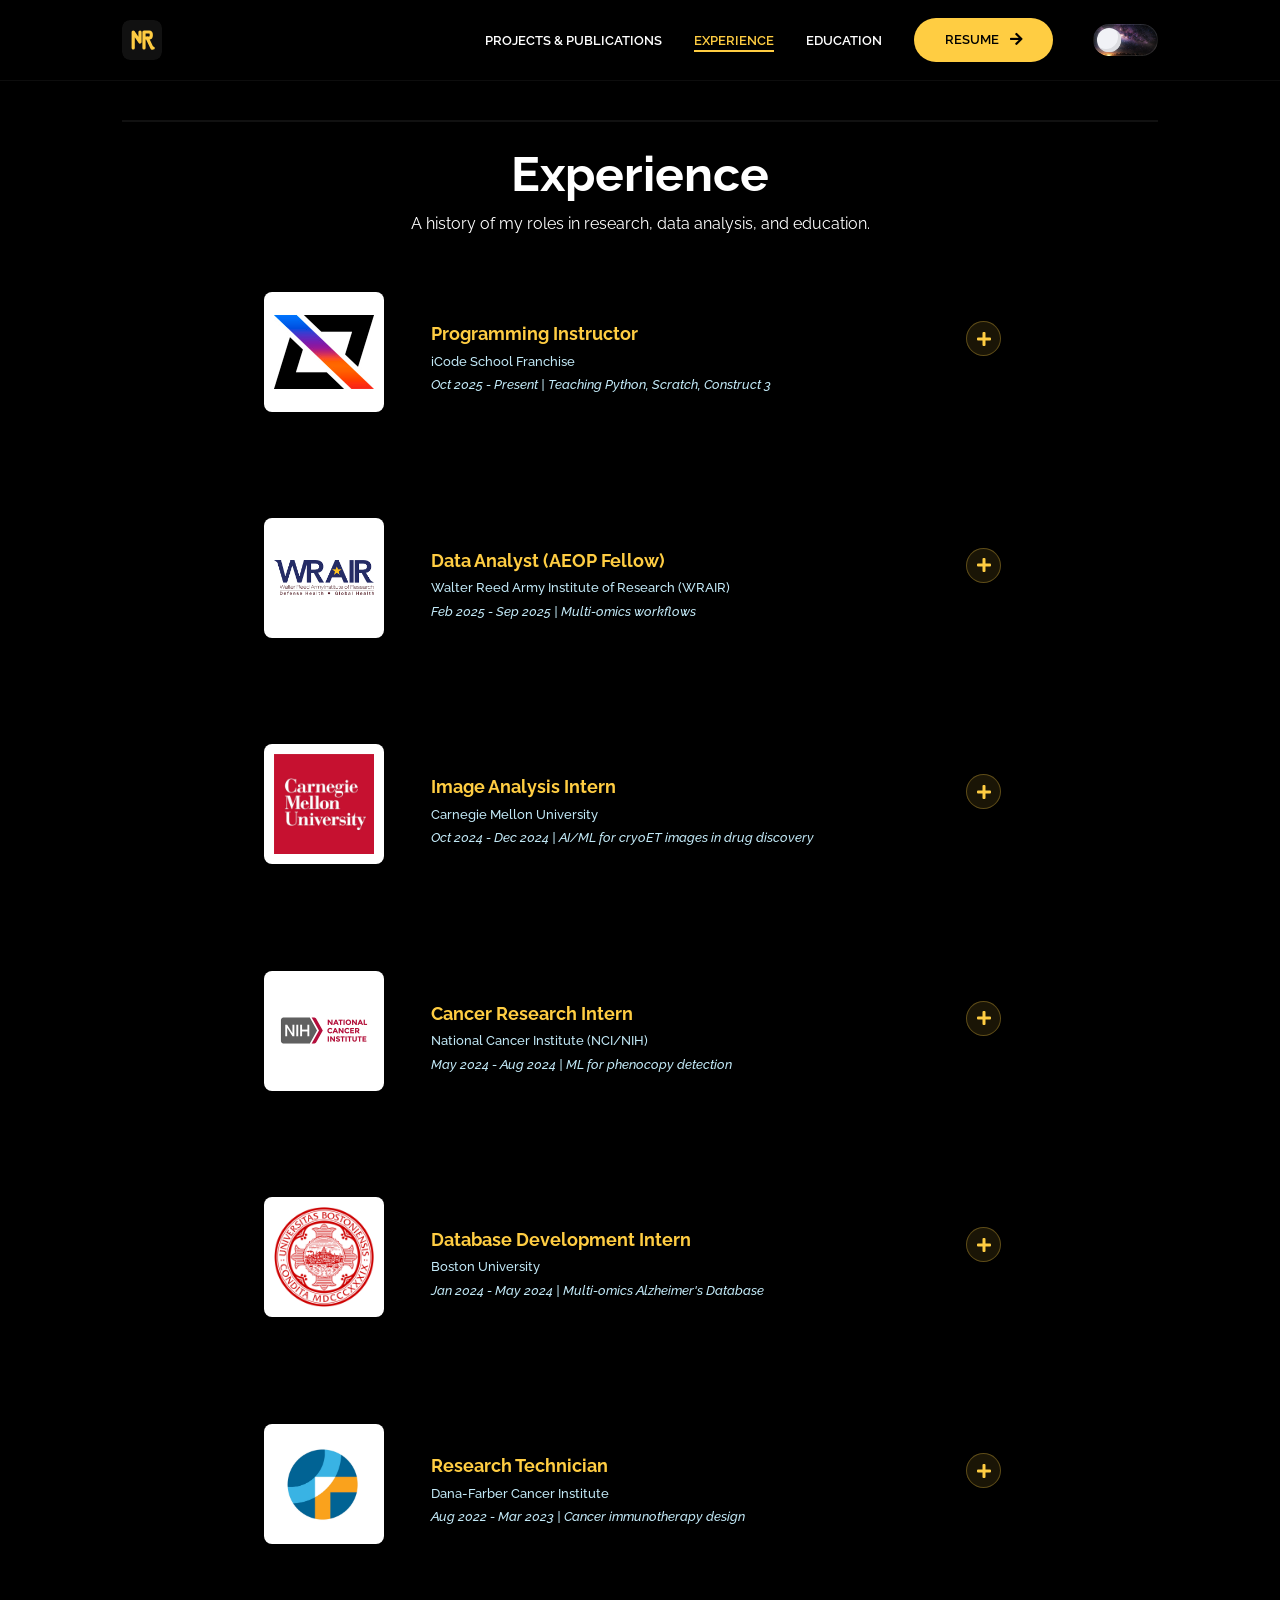
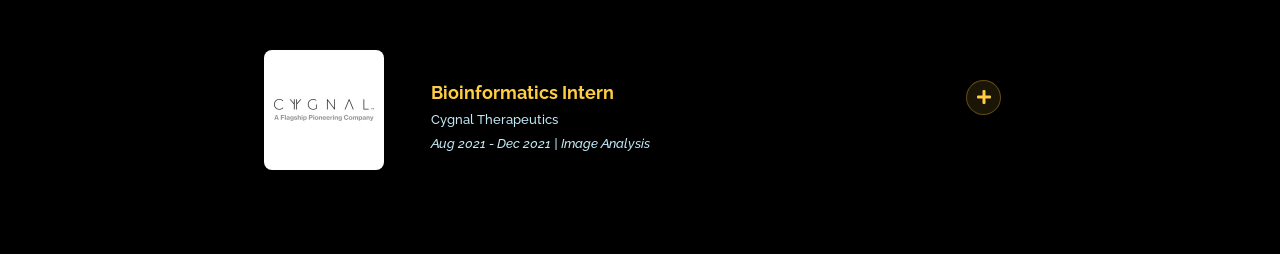
==== experience.html @ e9502561 "Move site files to root for GitHub Pages" ====
<!DOCTYPE html>
<html lang="en">

<head>
  <meta charset="UTF-8" />
  <meta http-equiv="X-UA-Compatible" content="IE=edge" />
  <meta name="viewport" content="width=device-width, initial-scale=1.0" />
  <title>Experience | Neha Rao - Bioinformatics Portfolio</title>
  <meta name="description"
    content="Professional experience of Neha Rao in bioinformatics, research, and data analysis." />
  <link rel="icon" type="image/svg+xml" href="assets/nr-logo.svg" />
  <link rel="stylesheet" href="https://use.fontawesome.com/releases/v5.15.4/css/all.css"
    integrity="sha384-DyZ88mC6Up2uqS4h/KRgHuoeGwBcD4Ng9SiP4dIRy0EXTlnuz47vAwmeGwVChigm" crossorigin="anonymous" />
  <link rel="stylesheet" href="css/style.css" />
  <link rel="stylesheet" href="css/utilities.css" />
</head>

<body>
  <!-- Navbar -->
  <nav class="navbar">
    <div class="container">
      <!-- Logo -->
      <h1 id="logo">
        <a href="index.html"><img src="./assets/nr-logo.svg" alt="Neha Rao Logo"
            style="height: 40px; width: 40px; border-radius: 8px;" /></a>
      </h1>
      <!-- Navbar links -->
      <ul class="nav-menu">
        <li><a class="nav-link" href="projects.html">PROJECTS & PUBLICATIONS</a></li>
        <li><a class="nav-link active-page" href="experience.html">EXPERIENCE</a></li>
        <li><a class="nav-link" href="education.html">EDUCATION</a></li>

        <li>
          <a class="nav-link btn btn-primary" href="assets/Neha_Rao_CV.pdf" target="_blank">RESUME <i
              class="fas fa-arrow-right"></i></a>
        </li>
        <!-- Toggle switch -->
        <div class="theme-switch">
          <input type="checkbox" id="switch" />
          <label class="toggle-icons" for="switch">
            <div class="scenery">
              <span class="stars"></span>
              <span class="clouds"></span>
            </div>
            <span class="slider-scenery"></span>
          </label>
        </div>
      </ul>
      <div class="hamburger">
        <span class="bar"></span>
        <span class="bar"></span>
        <span class="bar"></span>
      </div>
    </div>
  </nav>

  <!-- Experience Section -->
  <section id="experience" class="project-container container" style="margin-top: 6rem;">
    <div class="division"></div>
    <div class="content-text">
      <h2>Experience</h2>
      <p>A history of my roles in research, data analysis, and education.</p>
    </div>

    <article class="project">
      <!-- Experience 1 -->
      <div class="card exp-card">
        <div class="project-info">
          <img class="exp-logo" src="assets/experience/iCode-logo.jpg" alt="iCode School logo" />
          <div class="project-bio">
            <div style="display: flex; justify-content: space-between; align-items: flex-start; width: 100%;">
              <div>
                <h3>Programming Instructor</h3>
                <p>iCode School Franchise</p>
                <p>Oct 2025 - Present | Teaching Python, Scratch, Construct 3</p>
              </div>
              <button class="expand-btn" onclick="toggleDetails(this)" aria-label="Expand details">
                <i class="fas fa-plus"></i>
              </button>
            </div>

            <div class="experience-details">

              <h4 style="margin-top: 1rem;">Key Contributions:</h4>
              <ul>
                <li>Design engaging lesson plans, coding challenges, and project-based assessments</li>
                <li>Mentor students in building interactive web apps and games (HTML/CSS/JS, PHP/MySQL, Roblox Lua,
                  Scratch)</li>
                <li>Teach debugging, logical thinking, and structured problem-solving</li>
                <li>Lead capstone-style builds and seasonal STEAM camps</li>
                <li>Translate complex technical concepts into age-appropriate, hands-on learning experiences</li>
                <li>Guide students from block-based programming to text-based coding, building confidence, creativity,
                  and computational literacy.</li>

              </ul>

            </div>
          </div>
        </div>
      </div>

      <!-- Experience 2 -->
      <div class="card exp-card">
        <div class="project-info">
          <img class="exp-logo" src="assets/experience/WalterReed-logo.png" alt="Walter Reed logo" />
          <div class="project-bio">
            <div style="display: flex; justify-content: space-between; align-items: flex-start; width: 100%;">
              <div>
                <h3>Data Analyst (AEOP Fellow)</h3>
                <p>Walter Reed Army Institute of Research (WRAIR)</p>
                <p>Feb 2025 - Sep 2025 | Multi-omics workflows</p>
              </div>
              <button class="expand-btn" onclick="toggleDetails(this)" aria-label="Expand details">
                <i class="fas fa-plus"></i>
              </button>
            </div>

            <div class="experience-details">
              <h4>Key Contributions:</h4>
              <ul>
                <li>Designed and executed multi-omics analysis pipelines to uncover molecular programs underlying
                  traumatic brain injury (TBI) and recovery.</li>
                <li>Integrated patient blood biomarkers with matched controls to model early predictors of infection and
                  non-union in a clinical healing study.</li>
                <li>Harmonized transcriptomic, metabolomic, lipidomic, and microbiome datasets to characterize systemic
                  responses to gastrointestinal injury.</li>
                <li>Analyzed behavioral neuroscience datasets (barrier test assays using EthoVision) to investigate
                  PTSD-like phenotypes.</li>
              </ul>
            </div>
          </div>
        </div>
      </div>

      <!-- Experience 3 -->
      <div class="card exp-card">
        <div class="project-info">
          <img class="exp-logo" src="assets/experience/Carnegie-logo.jpeg" alt="Carnegie Mellon logo" />
          <div class="project-bio">
            <div style="display: flex; justify-content: space-between; align-items: flex-start; width: 100%;">
              <div>
                <h3>Image Analysis Intern</h3>
                <p>Carnegie Mellon University</p>
                <p>Oct 2024 - Dec 2024 | AI/ML for cryoET images in drug discovery</p>
              </div>
              <button class="expand-btn" onclick="toggleDetails(this)" aria-label="Expand details">
                <i class="fas fa-plus"></i>
              </button>
            </div>

            <div class="experience-details">
              <h4>Key Contributions:</h4>
              <ul>
                <li>Analyzed cryo-electron tomography (cryoET) datasets for drug discovery research using AI/ML models
                  in PyTorch.</li>
                <li>Processed and interpreted structural biology data using cryoEM tools including RELION.</li>
                <li>Contributed to research design and grant proposal preparation, including literature reviews and
                  project planning.</li>
              </ul>
            </div>
          </div>
        </div>
      </div>

      <!-- Experience 4 -->
      <div class="card exp-card">
        <div class="project-info">
          <img class="exp-logo" src="assets/experience/nci-logo.jpg" alt="NCI logo" />
          <div class="project-bio">
            <div style="display: flex; justify-content: space-between; align-items: flex-start; width: 100%;">
              <div>
                <h3>Cancer Research Intern</h3>
                <p>National Cancer Institute (NCI/NIH)</p>
                <p>May 2024 - Aug 2024 | ML for phenocopy detection</p>
              </div>
              <button class="expand-btn" onclick="toggleDetails(this)" aria-label="Expand details">
                <i class="fas fa-plus"></i>
              </button>
            </div>
            <div class="experience-details">
              <h4>Key Contributions:</h4>
              <ul>
                <li>Employed XGBoost to develop a machine-learning model using TCGA and ICGC data to identify
                  transcriptional phenocopies of the KRAS<sup>G12D</sup> mutation, enhancing clinical decision-making
                  for patients without the mutation but exhibiting similar phenotypic traits.</li>
                <li>Assessed the ability of the phenocopy model to identify single cells with KRAS<sup>G12D</sup>
                  mutations in various non-malignant samples using single-cell data.</li>
                <li>Analyzed spatial-transcriptomics data to identify the preferred microenvironments of cells harboring
                  KRAS<sup>G12D</sup> mutations.</li>
                <li>Presented our research at the 2024 NIH Summer Poster Day.</li>
              </ul>
            </div>
          </div>
        </div>
      </div>

      <!-- Experience 5 -->
      <div class="card exp-card">
        <div class="project-info">
          <img class="exp-logo" src="assets/experience/Boston_University-logo.png" alt="Boston University logo" />
          <div class="project-bio">
            <div style="display: flex; justify-content: space-between; align-items: flex-start; width: 100%;">
              <div>
                <h3>Database Development Intern</h3>
                <p>Boston University</p>
                <p>Jan 2024 - May 2024 | Multi-omics Alzheimer's Database</p>
              </div>
              <button class="expand-btn" onclick="toggleDetails(this)" aria-label="Expand details">
                <i class="fas fa-plus"></i>
              </button>
            </div>
            <div class="experience-details">
              <h4>Key Contributions:</h4>
              <ul>
                <li><strong>Database Architecture &amp; Pipelines:</strong> Developed a comprehensive database
                  architecture and pipelines for processing and integrating multi-omics Alzheimer's disease datasets
                  across various cell types and disease states. This included the analysis of bulk/single-cell ATAC-seq,
                  RNA-seq, and ChIP-seq using packages such as Seurat, ArchR, and Scanpy.</li>
                <li><strong>Analysis Framework Development:</strong> Created an advanced analysis framework to construct
                  cell type-specific TF-CRE-gene regulatory networks under various conditions by integrating epigenomic
                  and transcriptional profiles.</li>
                <li><strong>Interactive Visualization Tools:</strong> Established interactive visualizations, including
                  locus-view tracks, global/subnetwork topology overlays with GWAS data, and regulatory activity
                  heatmaps. These tools facilitate the exploratory analysis of network perturbations across different
                  cellular contexts.</li>
                <li><strong>Customizable API Services &amp; UI Dashboards:</strong> Developed customizable API services
                  and user interface dashboards using SQL, JavaScript, CSS, AJAX, RShiny and similar tools for querying
                  and analyzing multidimensional regulatory genomics data layers, reference annotations, cell type
                  networks, and disease modules within the knowledgebase.</li>
              </ul>
            </div>
          </div>
        </div>
      </div>

      <!-- Experience 6 -->
      <div class="card exp-card">
        <div class="project-info">
          <img class="exp-logo" src="assets/experience/dfci-logo.jpg" alt="Dana-Farber logo" />
          <div class="project-bio">
            <div style="display: flex; justify-content: space-between; align-items: flex-start; width: 100%;">
              <div>
                <h3>Research Technician</h3>
                <p>Dana-Farber Cancer Institute</p>
                <p>Aug 2022 - Mar 2023 | Cancer immunotherapy design</p>
              </div>
              <button class="expand-btn" onclick="toggleDetails(this)" aria-label="Expand details">
                <i class="fas fa-plus"></i>
              </button>
            </div>
            <div class="experience-details">
              <h4>Key Contributions:</h4>
              <ul>
                <li><strong>Machine-Learning-Based Cancer Immunotherapy Design:</strong>
                  <ul>
                    <li><u>ML Model Development:</u> Assisted in developing machine learning models to identify
                      the most effective sensors for precise cancer targeting.</li>
                    <li><u>Transcription Factor-Sensor Library:</u> Contributed to building a comprehensive
                      library of transcription factor-sensors.</li>
                  </ul>
                </li>

                <li><strong>Sense &amp; Respond Gene Circuits (SEARGENT):</strong>
                  <ul>
                    <li><u>In Vitro Validation:</u> Validated SEARGENT-boosted CAR-T cells exhibiting enhanced
                      anti-tumor specificity and efficacy in vitro.</li>
                    <li><u>Experimental Design:</u> Designed experiments to evaluate the specificity and
                      therapeutic efficacy of SEARGENTs in vivo and identify the best combinations for future clinical
                      translation.</li>
                  </ul>
                </li>

                <li><strong>Mutation-Detecting Gene Circuit Platform:</strong>
                  <ul>
                    <li><u>Gene Circuit Design:</u> Designed gene circuits to detect DNA mutations in primary
                      ovarian cancer cells using the CRISPR/Cas9 system.</li>
                    <li><u>In Vitro Validation:</u> Validated the therapeutic efficacy of these gene circuits for
                      triggering tumor-specific immunotherapy in vitro.</li>
                  </ul>
                </li>
              </ul>
            </div>
          </div>
        </div>
      </div>

      <!-- Experience 7 -->
      <div class="card exp-card">
        <div class="project-info">
          <img class="exp-logo" src="assets/experience/cygnal-logo.jpg" alt="Cygnal Therapeutics logo" />
          <div class="project-bio">
            <div style="display: flex; justify-content: space-between; align-items: flex-start; width: 100%;">
              <div>
                <h3>Bioinformatics Intern</h3>
                <p>Cygnal Therapeutics</p>
                <p>Aug 2021 - Dec 2021 | Image Analysis</p>
              </div>
              <button class="expand-btn" onclick="toggleDetails(this)" aria-label="Expand details">
                <i class="fas fa-plus"></i>
              </button>
            </div>
            <div class="experience-details">
              <h4>Key Contributions:</h4>
              <ul>
                <li>Developed an immunofluorescence (IF) image analysis pipeline to evaluate target knockdown in neurons and its effect on macrophage polarization (pro-tumor &rarr; anti-tumor phenotypes).</li>
                <li>Guided assay design and IF marker panel selection to ensure compatibility with automated image analysis workflows.</li>
                <li>Applied the pipeline to patient histology datasets across multiple cancers to quantify tumor innervation and identify highly innervated tumor types.</li>
                <li>Analyzed RNA-seq datasets to identify predictive oncogenic biomarkers linked to exo-neuronal signaling pathways in the tumor microenvironment (TME).</li>
                <li>Discovered co-dependencies and potential synthetic lethal target combinations to support therapeutic target discovery.</li>
              </ul>
            </div>
          </div>
        </div>
      </div>
    </article>
  </section>

  <script src="js/script.js"></script>
</body>

</html>
---- css/style.css ----
/* This is the required project styling. Will contain essential CSS styles like:
   * Flex property
   * Grid layout
   * Cards and sections
*/

@import url(https://fonts.googleapis.com/css?family=Raleway:100,200,300,regular,500,600,700,800,900,100italic,200italic,300italic,italic,500italic,600italic,700italic,800italic,900italic);

/* variables */
:root {
  /* Colors */
  --primary-color: #ffcd42;
  --secondary-color: #ffd35c;
  --bg-primary: #000000;
  --text-color: #ffffff;
  --text-color-two: #c2e9f7;
  --bg-secondary: #ffffff;
  --card-background: #111111;
  --bg-secondary-two: #f4f4f4;
  --shadow: 0 2px 10px rgba(95, 95, 95, 0.2);

  /* Font Weight */
  --weight-small: 400;
  --weight-semibold: 600;
  --weight-bold: 800;

  /* Max width */
  --width-small: 600px;
  --width-medium: 1100px;
  --width-large: 1300px;
}

[data-theme="light"] {
  --primary-color: #ffcd42;
  --secondary-color: #ffd35c;
  --bg-primary: #ffffff;
  --text-color: #222222;
  --text-color-two: #ffffff;
  --bg-secondary: #000000;
  --card-background: #f4f4f4;
  --bg-secondary-two: #111111;

  --shadow: 0 10px 40px rgba(0, 0, 0, 0.2);
}

html {
  font-size: 100%;
  scroll-behavior: smooth;
}

/* Reset default styling */
* {
  margin: 0;
  padding: 0;
  box-sizing: border-box;
}

ul {
  list-style: none;
}

a {
  text-decoration: none;
  color: var(--text-color);
}

/* Main styling */
body {
  background: var(--bg-primary);
  color: var(--text-color);
  font-family: "Raleway", sans-serif;
  line-height: 1.5;
}

/* Navbar */
.navbar {
  position: fixed;
  top: 0;
  left: 0;
  right: 0;
  z-index: 20;
  background: transparent;
  backdrop-filter: blur(5px);
  -webkit-backdrop-filter: blur(5px);
  border-bottom: 1px solid rgba(255, 255, 255, 0.05);
}

.navbar .container {
  display: flex;
  align-items: center;
  justify-content: space-between;
  z-index: 20;
  height: 80px;
  width: 100%;
}

.navbar .nav-menu {
  display: flex;
  align-items: center;
  background: transparent;
}

.navbar .nav-link {
  margin: 0 1rem;
  font-size: 0.8rem;
  font-weight: var(--weight-semibold);
}

.navbar .nav-link.active-page {
  color: var(--primary-color);
  border-bottom: 2px solid var(--primary-color);
  padding-bottom: 2px;
}

.navbar #logo img {
  display: block;
  width: 40px;
}

.navbar .btn {
  margin-right: 1.5rem;
}

.fas.fa-arrow-right {
  margin-left: 0.5rem;
  font-size: 0.9rem;
}

/* hamburger */
.hamburger {
  margin-bottom: 0.1rem;
  display: none;
}

.bar {
  display: block;
  width: 23px;
  height: 3px;
  margin: 4px auto;
  transition: all 0.3s ease-in-out;
  border-radius: 30px;
  background-color: var(--bg-secondary);
}

/* Hero section */
#hero {
  display: flex;
  flex-direction: column;
  min-height: 100vh;
  position: relative;
  overflow: hidden;
  background-color: var(--bg-primary);
}

#hero::before {
  content: '';
  position: absolute;
  top: 0;
  left: 0;
  width: 100%;
  height: 100%;
  background: url('../assets/dna-hero-bg.png') center/cover no-repeat;
  opacity: 0.25;
  z-index: 0;
  pointer-events: none;
}

#bio-canvas {
  position: absolute;
  top: 0;
  left: 0;
  width: 100%;
  height: 100%;
  z-index: 1;
  opacity: 0.65;
  pointer-events: none;
  /* Let clicks pass through, JS will track mouse separately */
}

/* Ensure contents are above the canvas */
#hero>.navbar,
#hero>.header-container {
  position: relative;
  z-index: 10;
}

.profile-image {
  width: 150px;
  border-radius: 50%;
  animation: bounce 1s infinite alternate;
}

@keyframes bounce {
  from {
    transform: translateY(0px);
  }

  to {
    transform: translateY(-10px);
  }
}

.division {
  width: 100%;
  height: 2px;
  background-color: var(--card-background);
  margin: 0.5rem 0;
  /* Reduced from 5.5rem to decrease space between sections */
}

/* Projects */
#projects {
  display: flex;
  flex-direction: column;
  margin: 2rem auto 5rem;
}

#projects .btn {
  align-self: center;
  margin: 2rem 0;
}

.project {
  display: grid;
  grid-template-columns: repeat(3, 1fr);
  grid-auto-rows: minmax(320px, auto);
  /* Increased from 250px to fit more text */
  grid-gap: 0.9rem;
}

.card .project-bio p {
  font-size: 0.83rem;
  line-height: 1.3;
  color: var(--text-color-two, #ffffff);
}

.card .project-bio p:nth-of-type(1) {
  margin-bottom: 0.4rem;
}

.card .project-bio p:nth-of-type(2) {
  font-style: italic;
  font-weight: 300;
  opacity: 0.85;
}

.card .project-bio h3 {
  font-size: 1.05rem;
  color: var(--primary-color);
  text-shadow: 1px 1px 3px rgba(0, 0, 0, 0.9);
  margin-bottom: 0.3rem;
}

.project-info {
  display: flex;
  justify-content: space-between;
  opacity: 0;
  position: relative;
  transition: 0.5s ease-in-out;
  height: 100%;
  /* Take full height of the card */
}

.project-bio {
  display: flex;
  flex-direction: column;
  justify-content: flex-end;
  position: relative;
  background: linear-gradient(to top, rgba(0, 0, 0, 0.95) 0%, rgba(0, 0, 0, 0.85) 60%, rgba(0, 0, 0, 0) 100%);
  padding: 15px;
  width: 100%;
  border-radius: 0 0 5px 5px;
}

/* Coursework Styles */
.coursework-container {
  display: grid;
  grid-template-columns: repeat(auto-fit, minmax(350px, 1fr));
  gap: 1.5rem;
  margin-top: 2rem;
  margin-bottom: 5rem;
}

.coursework-card {
  background: linear-gradient(145deg, var(--bg-primary) 0%, rgba(255, 205, 66, 0.05) 100%);
  border: 1px solid rgba(255, 205, 66, 0.2);
  border-left: 3px solid var(--primary-color);
  padding: 1.5rem;
  border-radius: 8px;
  transition: transform 0.3s ease, box-shadow 0.3s ease;
}

.coursework-card:hover {
  transform: translateY(-3px);
  box-shadow: 0 8px 25px rgba(255, 205, 66, 0.15);
}

.coursework-header {
  display: flex;
  align-items: cener;
  margin-bottom: 1rem;
}

.coursework-header h3 {
  color: var(--primary-color);
  font-size: 1.1rem;
  margin-bottom: 0.2rem;
}

.course-id {
  font-size: 0.85rem;
  color: var(--text-color-two);
  opacity: 0.8;
  font-family: monospace;
}

.coursework-card p {
  font-size: 0.9rem;
  color: var(--text-color);
  line-height: 1.6;
  margin-bottom: 1rem;
}

.coursework-skills {
  margin-top: auto;
  border-top: 1px solid rgba(255, 205, 66, 0.1);
  padding-top: 1rem;
}

.coursework-skills h4 {
  font-size: 0.8rem;
  text-transform: uppercase;
  color: var(--text-color-two);
  margin-bottom: 0.5rem;
  letter-spacing: 1px;
}

.coursework-skills p {
  font-size: 0.85rem;
  color: var(--primary-color);
  margin-bottom: 0;
  opacity: 0.9;
}

/* Publications Styles */
.publication-list {
  display: flex;
  flex-direction: column;
  gap: 2rem;
  margin-top: 2rem;
}

.publication-item {
  display: flex;
  align-items: flex-start;
  gap: 1.5rem;
  background: linear-gradient(145deg, rgba(30, 30, 30, 0.6) 0%, rgba(255, 205, 66, 0.05) 100%);
  backdrop-filter: blur(10px);
  -webkit-backdrop-filter: blur(10px);
  border: 1px solid rgba(255, 205, 66, 0.15);
  border-left: 4px solid var(--primary-color);
  padding: 2rem;
  border-radius: 12px;
  box-shadow: 0 10px 30px -15px rgba(0, 0, 0, 0.5);
  transition: all 0.4s cubic-bezier(0.175, 0.885, 0.32, 1.275);
  position: relative;
  overflow: hidden;
}

.publication-item::before {
  content: '';
  position: absolute;
  top: 0;
  left: 0;
  width: 100%;
  height: 100%;
  background: linear-gradient(45deg, transparent, rgba(255, 205, 66, 0.03), transparent);
  transform: translateX(-100%);
  transition: transform 0.6s ease;
}

.publication-item:hover {
  transform: translateY(-5px);
  box-shadow: 0 15px 35px -10px rgba(255, 205, 66, 0.2);
  border-color: rgba(255, 205, 66, 0.4);
}

.publication-item:hover::before {
  transform: translateX(100%);
}

.publication-icon {
  color: var(--primary-color);
  font-size: 2rem;
  margin-top: 0.2rem;
  background: rgba(255, 205, 66, 0.1);
  padding: 15px;
  border-radius: 12px;
  box-shadow: inset 0 0 10px rgba(255, 205, 66, 0.05);
}

.publication-content {
  flex: 1;
}

.publication-title {
  color: #ffffff;
  font-size: 1.25rem;
  font-weight: 700;
  letter-spacing: 0.5px;
  margin-bottom: 0.8rem;
  line-height: 1.5;
  text-transform: uppercase;
}

.publication-authors {
  color: var(--text-color);
  font-size: 1rem;
  margin-bottom: 0.4rem;
  line-height: 1.6;
}

.publication-authors strong {
  color: var(--primary-color); /* Highlight user's name with primary color */
  font-weight: 700;
}

.publication-journal {
  color: var(--text-color-two);
  font-size: 0.95rem;
  margin-bottom: 1.8rem;
  font-weight: 500;
  display: flex;
  align-items: center;
  gap: 8px;
}

.publication-journal i {
  color: var(--primary-color);
  font-size: 0.8rem;
}

.publication-actions {
  display: flex;
  gap: 1rem;
  align-items: center;
  border-top: 1px solid rgba(255, 255, 255, 0.05);
  padding-top: 1.5rem;
}

.publication-actions .btn {
  padding: 0.6rem 1.2rem;
  font-size: 0.9rem;
  border-radius: 6px;
  font-weight: 600;
  letter-spacing: 0.5px;
  display: flex;
  align-items: center;
  gap: 8px;
  text-transform: uppercase;
}

.btn-secondary {
  background: rgba(255, 205, 66, 0.05);
  color: var(--primary-color);
  border: 1px solid rgba(255, 205, 66, 0.3);
  transition: all 0.3s ease;
}

.btn-secondary:hover {
  background: var(--primary-color);
  color: #111111;
  border-color: var(--primary-color);
  box-shadow: 0 0 15px rgba(255, 205, 66, 0.4);
}

.cite-btn {
  background: #2a2a2a;
  border: 1px solid #444;
  color: #fff;
  transition: all 0.3s ease;
}

.cite-btn:hover {
  background: #333;
  border-color: #555;
  box-shadow: 0 4px 10px rgba(0, 0, 0, 0.3);
}

/* Footer */
#footer {
  background: #111111;
}

#footer .container {
  display: flex;
  flex-direction: column;
  align-items: center;
  justify-content: center;
  color: #ffffff;
  min-height: 160px;
  text-align: center;
}

#footer a {
  font-size: 0.8rem;
  color: #fff;
}

#footer a:hover {
  opacity: 0.6;
}

#footer .social {
  margin: 0.9rem 0;
}

#footer .social img {
  width: 20px;
  height: 20px;
}

#footer .social a {
  margin: 0 0.5rem;
}

#footer p {
  font-size: 0.8rem;
}

/* Responsiveness */

@media (max-width: 1000px) {
  .project {
    display: grid;
    grid-template-columns: repeat(2, 1fr);
  }
}

@media (max-width: 768px) {}

@media (max-width: 670px) {
  .navbar .nav-menu {
    position: fixed;
    right: -100vw;
    top: 4.5rem;
    flex-direction: column;
    width: calc(80% - 10px);
    transition: 0.3s;
    box-shadow: var(--shadow);
    padding: 2rem;
    border-radius: 5px;
    align-items: flex-start;
  }

  .navbar .btn {
    margin: 0;
    margin-top: 1rem;
  }

  .nav-menu.active {
    right: 20px;
  }

  .nav-menu .nav-link {
    font-size: 0.9rem;
    margin: 0 0.2rem;
  }

  .nav-menu li {
    margin-bottom: 0.5rem;
    width: 100%;
  }

  .nav-menu .btn {
    width: 100%;
    text-align: center;
    margin-top: 0.5rem;
  }

  .hamburger {
    display: block;
    cursor: pointer;
    padding: 0.2rem 0.4rem;
  }

  .hamburger.active {
    border: 1px dotted gray;
  }

  .hamburger.active .bar:nth-child(2) {
    opacity: 0;
  }

  .hamburger.active .bar:nth-child(1) {
    transform: translateY(6px) rotate(45deg);
  }

  .hamburger.active .bar:nth-child(3) {
    transform: translateY(-8px) rotate(-45deg);
  }
}

@media (max-width: 600px) {
  .project {
    display: grid;
    grid-template-columns: 1fr;
  }

  .header-container .btn {
    border-radius: 5px;
    width: 80%;
  }
}

/* --- Scenic Theme Toggle Switch --- */
.theme-switch {
  position: relative;
  display: inline-block;
  width: 65px;
  height: 32px;
  margin-left: 1rem;
}

.theme-switch input {
  opacity: 0;
  width: 0;
  height: 0;
}

.toggle-icons {
  position: absolute;
  cursor: pointer;
  top: 0;
  left: 0;
  right: 0;
  bottom: 0;
  background: url('../assets/night.jpg') center/cover no-repeat;
  transition: .4s;
  border-radius: 34px;
  overflow: hidden;
  box-shadow: inset 0 2px 5px rgba(0, 0, 0, 0.4);
  border: 1px solid rgba(255, 255, 255, 0.1);
}

.scenery {
  position: absolute;
  width: 100%;
  height: 100%;
  transition: 0.4s;
  background: url('../assets/day.jpg') center/cover no-repeat;
  opacity: 0; /* Hidden in night mode */
}

/* The Moon (Default) -> Sun (Checked) Slider */
.slider-scenery {
  position: absolute;
  content: "";
  height: 24px;
  width: 24px;
  left: 3px;
  bottom: 3px;
  background-color: #f1f2f6; /* Moon color */
  border-radius: 50%;
  transition: .4s cubic-bezier(0.68, -0.55, 0.265, 1.55);
  box-shadow: inset -3px -3px 0 0px #dcdde1, 0 0 10px rgba(255, 255, 255, 0.5);
  z-index: 2;
}

/* --- Checked State (Light Mode) --- */
input:checked + .toggle-icons .scenery {
  opacity: 1; /* Show day image in light mode */
}

input:checked + .toggle-icons {
  border-color: #55a6df;
}

input:checked + .toggle-icons .slider-scenery {
  transform: translateX(33px);
  background-color: #ffda79; /* Sun color */
  box-shadow: inset 0px 0px 0 0px rgba(0,0,0,0), 0 0 15px #ffcd42, 0 0 30px #ffcd42;
}
---- css/utilities.css ----
/* ?This is where reusable styling of this template will be. 
   !Will contain things like:
   * Button styling
   * Background color styling
   * padding and margin
*/

.container {
  max-width: var(--width-medium);
  margin: 0 auto;
  padding: 1rem 2rem;
}

h1::selection,
h2::selection {
  color: #111;
  background: var(--primary-color);
}

/* Buttons */
.btn {
  display: inline-block;
  padding: 0.75rem 1.9rem;
  border-radius: 30px;
  text-transform: uppercase;
  font-size: 0.82rem;
  transition: 0.3s;
}

.btn-primary {
  background: var(--primary-color);
  color: #000000;
}

.btn-secondary {
  margin: 5px 0;
  background-color: var(--bg-secondary);
  color: var(--bg-primary);
}

/* add hover to resume button */
.btn-primary:hover {
  background: var(--secondary-color);
}

/* Dark mode toggle */
#switch {
  display: none;
}

.toggle-icons {
  display: flex;
  justify-content: space-between;
  align-items: center;
  cursor: pointer;
}

.toggle-icons>img {
  transition: 0.6s cubic-bezier(0.23, 1, 0.32, 1);
  width: 30px;
}

.moon {
  transform: rotate(10deg);
}

#switch:checked+.toggle-icons .moon {
  transform: rotate(250deg);
}

#switch:checked+.toggle-icons .sun {
  transform: rotate(100deg);
}

/* Header Container */
.header-container {
  display: flex;
  flex-direction: column;
  align-items: center;
  justify-content: center;
  margin-top: 8rem;
  padding: 1rem;
}

.header-container>div {
  margin-top: 1rem;
}

.content-text {
  text-align: center;
  margin: 1.5rem 0;
}

.content-text h2 {
  font-size: 3rem;
  line-height: 1.2;
  transition: 0.2s ease-in-out;
}

.content-text p {
  padding: 0.5rem;
  margin: 0 auto;
  max-width: 700px;
}

/* Project cards */
.card {
  padding: 1rem;
  background: var(--card-background);
  color: #ffffff;
  border-radius: 5px;
  transition: 0.4s ease-in-out;
  cursor: pointer;
}

.card a {
  color: #ffffff;
  transition: 0.25s ease-in-out;
  font-size: 1.1rem;
  margin-right: 0.3rem;
}

.card a:hover {
  color: var(--primary-color);
}

.card:hover {
  box-shadow: inset 0 100px 1000px 10px rgba(0, 0, 0, 0.8);
}

.card:hover .project-info {
  opacity: 1;
}

/* Project Images */

/* project 1 */
#projects .card:nth-child(1) {
  background: url(../assets/projects/cepireg_database_1773498969396.png) center center/cover;
}

/* Project 2 */
#projects .card:nth-child(2) {
  background: url(../assets/projects/rheumatoid_gwas_1773499003239.png) center center/cover;
}

/* Project 3 */
#projects .card:nth-child(3) {
  background: url(../assets/projects/rnaseq_pipeline_1773499438360.png) center center/cover;
}

/* Project 4 */
#projects .card:nth-child(4) {
  background: url(../assets/projects/huntomics_explorer.png) center center/cover;
}

/* Project 5 */
#projects .card:nth-child(5) {
  background: url(../assets/projects/r_biological_sciences.png) center center/cover;
}

/* Project 6 */
#projects .card:nth-child(6) {
  background: url(../assets/projects/scrnaseq_replication.png) center center/cover;
}

/* Experience and Education Cards Fancy Styling */
#experience .card,
#education .card {
  background: linear-gradient(145deg, var(--bg-primary) 0%, rgba(255, 205, 66, 0.05) 100%);
  border: 1px solid rgba(255, 205, 66, 0.2);
  border-left: 4px solid var(--primary-color);
  box-shadow: 0 4px 15px rgba(0, 0, 0, 0.05);
  display: flex;
  flex-direction: column;
  justify-content: center;
  position: relative;
  overflow: hidden;
  border-radius: 12px;
}

#experience .card,
#education .card {
  background: transparent;
  border: none;
  box-shadow: none;
  display: flex;
  flex-direction: column;
  justify-content: center;
  position: relative;
  overflow: hidden;
  border-radius: 12px;
}

#education .project {
  display: flex;
  flex-direction: column;
  align-items: center;
}

#experience .card,
#education .card {
  width: 100%;
  max-width: 800px; /* Wider rectangular layout */
  margin-bottom: 2rem;
  padding: 1.5rem;
}

#experience .card .project-info,
#education .card .project-info {
  display: flex;
  flex-direction: row; /* Logo left, text right */
  align-items: center;
  gap: 2rem;
  opacity: 1;
  position: relative;
  z-index: 1;
}

#experience .exp-logo,
#education .edu-logo {
  width: 120px;
  height: 120px;
  object-fit: contain;
  background: #ffffff; /* White background for logos to pop */
  padding: 10px;
  border-radius: 8px;
  flex-shrink: 0;
}

#experience .project,
#education .project {
  display: flex;
  flex-direction: column;
  align-items: center;
}

#experience .card .project-bio,
#education .card .project-bio {
  top: 0;
  left: 0;
  color: var(--text-color-two);
  text-shadow: 1px 1px 2px rgba(0, 0, 0, 0.8);
}

#experience .card .project-bio p,
#education .card .project-bio p {
  color: var(--text-color-two);
  opacity: 1;
  font-weight: 500;
  margin-top: 5px;
}

#experience .card .project-bio h3,
#education .card .project-bio h3 {
  color: var(--primary-color);
  font-size: 1.1rem;
  margin-bottom: 5px;
}

/* Ensure hover doesn't darken the experience/education cards like projects */
#experience .card:hover,
#education .card:hover {
  box-shadow: 0 8px 25px rgba(255, 205, 66, 0.15);
  transform: translateY(-5px);
  background: linear-gradient(145deg, var(--bg-primary) 0%, rgba(255, 205, 66, 0.1) 100%);
}

/* Media Queries */
@media (max-width: 768px) {
  .header-container {
    margin-top: 7rem;
    text-align: center;
  }

  .content-text h2 {
    font-size: 2.5rem;
  }
}

/* Experience card logos */
.exp-logo {
  display: block;
  height: 52px;
  width: auto;
  max-width: 140px;
  object-fit: contain;
  margin-bottom: 0.75rem;
  background: #ffffff;
  border-radius: 6px;
  padding: 4px 8px;
}

/* Experience Accordion Details */
.experience-details {
  max-height: 0;
  opacity: 0;
  overflow: hidden;
  transition: all 0.5s ease;
  margin-top: 0;
}

.experience-details.active {
  max-height: 1000px;
  opacity: 1;
  margin-top: 1.5rem;
  padding-top: 1.5rem;
  border-top: 1px solid rgba(255, 205, 66, 0.2);
}

.experience-details h4 {
  color: var(--primary-color);
  font-size: 1rem;
  margin-bottom: 0.5rem;
  letter-spacing: 0.5px;
}

.experience-details ul {
  list-style-type: disc;
  padding-left: 1.5rem;
  margin-bottom: 1rem;
}

.experience-details li {
  color: var(--text-color-two);
  font-size: 0.9rem;
  margin-bottom: 0.4rem;
  line-height: 1.5;
}

/* Expand Button */
.expand-btn {
  background: rgba(255, 205, 66, 0.1);
  color: var(--primary-color);
  border: 1px solid rgba(255, 205, 66, 0.3);
  width: 35px;
  height: 35px;
  border-radius: 50%;
  cursor: pointer;
  display: flex;
  justify-content: center;
  align-items: center;
  transition: all 0.3s ease;
  flex-shrink: 0;
}

.expand-btn:hover {
  background: var(--primary-color);
  color: #111111;
  box-shadow: 0 0 10px rgba(255, 205, 66, 0.4);
}

.expand-btn i {
  transition: transform 0.4s ease;
  font-size: 1rem;
}

.expand-btn.active {
  background: var(--primary-color);
  color: #111111;
}

.expand-btn.active i {
  transform: rotate(45deg); /* Turns the plus into an x */
}
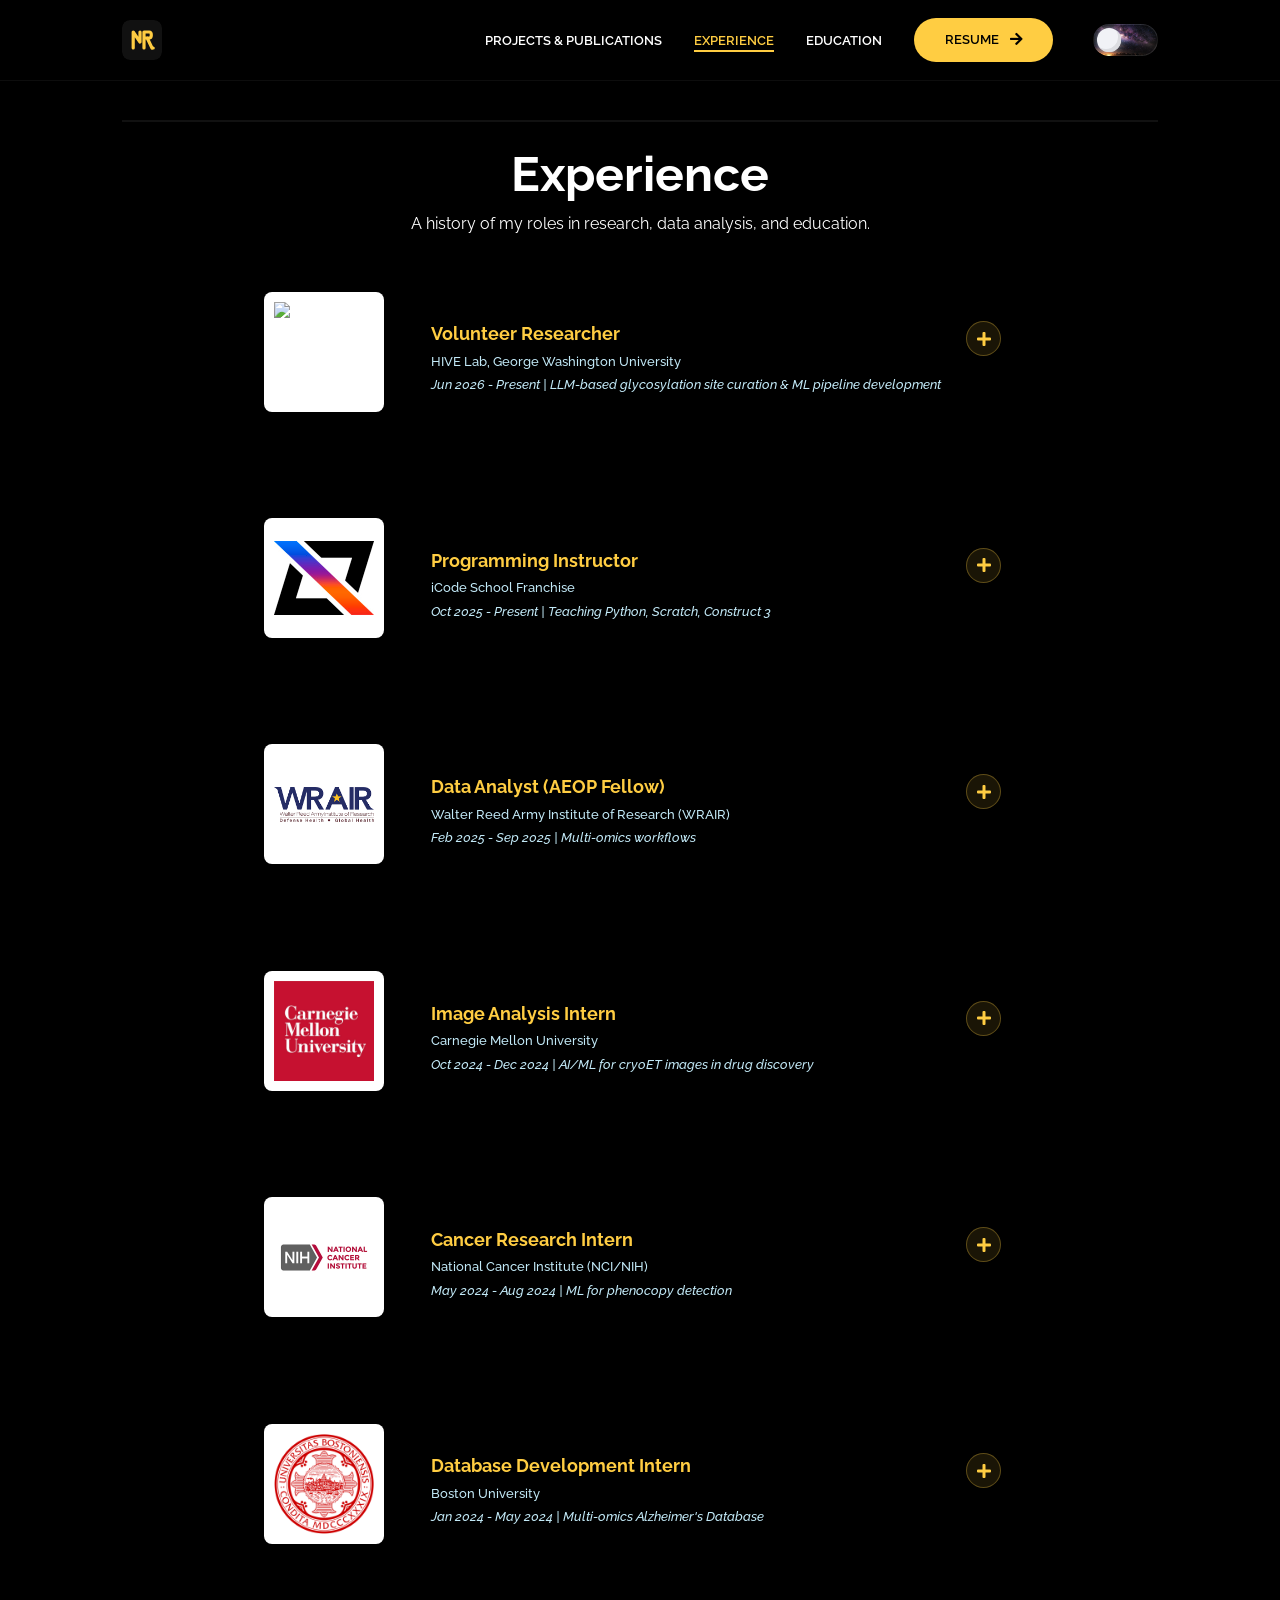
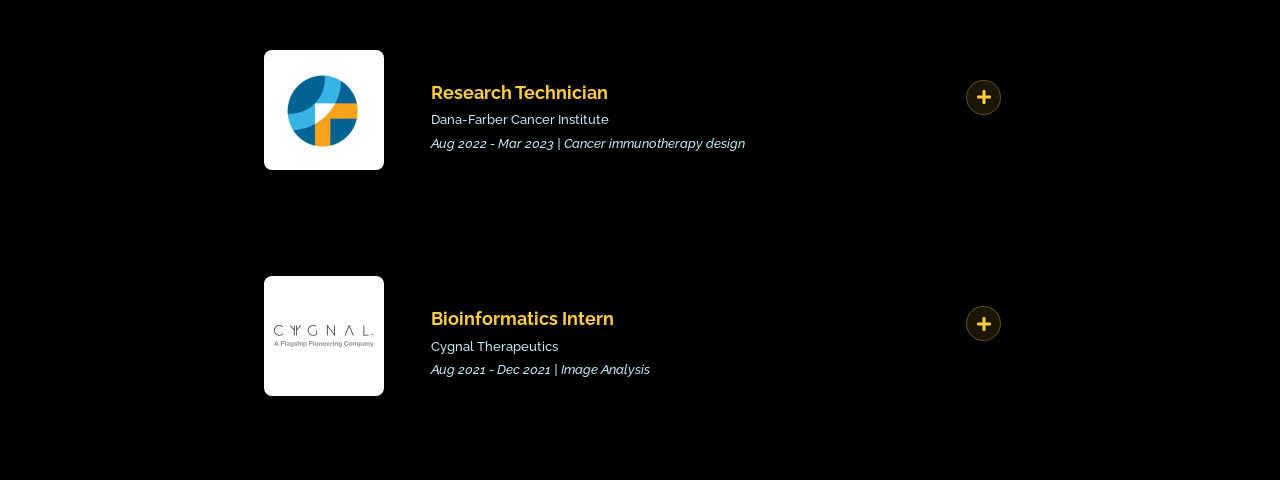
==== commit deb6d7dc: "Update Experience" ====
--- a/experience.html
+++ b/experience.html
@@ -63,6 +63,36 @@
     </div>
 
     <article class="project">
+
+      <!-- Experience 0 -->
+      <div class="card exp-card">
+        <div class="project-info">
+          <img class="exp-logo" src="assets/experience/GW.png" alt="GWU HIVE Lab logo" />
+          <div class="project-bio">
+            <div style="display: flex; justify-content: space-between; align-items: flex-start; width: 100%;">
+              <div>
+                <h3>Volunteer Researcher</h3>
+                <p>HIVE Lab, George Washington University</p>
+                <p>Jun 2026 - Present | LLM-based glycosylation site curation &amp; ML pipeline development</p>
+              </div>
+              <button class="expand-btn" onclick="toggleDetails(this)" aria-label="Expand details">
+                <i class="fas fa-plus"></i>
+              </button>
+            </div>
+            <div class="experience-details">
+              <h4 style="margin-top: 1rem;">Key Contributions:</h4>
+              <ul>
+                <li>Curate and validate LLM-extracted protein glycosylation site candidates from PubMed literature for the GlycoSiteMiner project, confirming each against published experimental evidence and entering verified records through GlyTableMaker.</li>
+                <li>Apply glycobiology domain knowledge to distinguish true glycosylation events from decoys such as phosphorylation, glycation, and unoccupied N-glycan sequons, classifying findings by evidence type (direct vs. indirect) and origin (current vs. prior study).</li>
+                <li>Identified and escalated systematic data-integrity issues in the seven-stage extraction pipeline, including incorrect UniProtKB accession mapping, carbon-position residue notation errors, and PTM-specificity gaps, with reproducible PMID-level examples documented for the engineering team.</li>
+                <li>Authored a structured feedback report on the curation web interface covering accession validation, flagging mechanisms, conditional dropdown logic, and UX improvements.</li>
+                <li>Contributing to ML pipeline v2.0 development: human-curated negative labeling, gold-standard evaluation set construction, active learning, and richer feature engineering, with a roadmap toward extending coverage beyond glycosylation to other post-translational modifications.</li>
+              </ul>
+            </div>
+          </div>
+        </div>
+      </div>
+      
       <!-- Experience 1 -->
       <div class="card exp-card">
         <div class="project-info">
@@ -318,4 +348,4 @@
   <script src="js/script.js"></script>
 </body>
 
-</html>+</html>
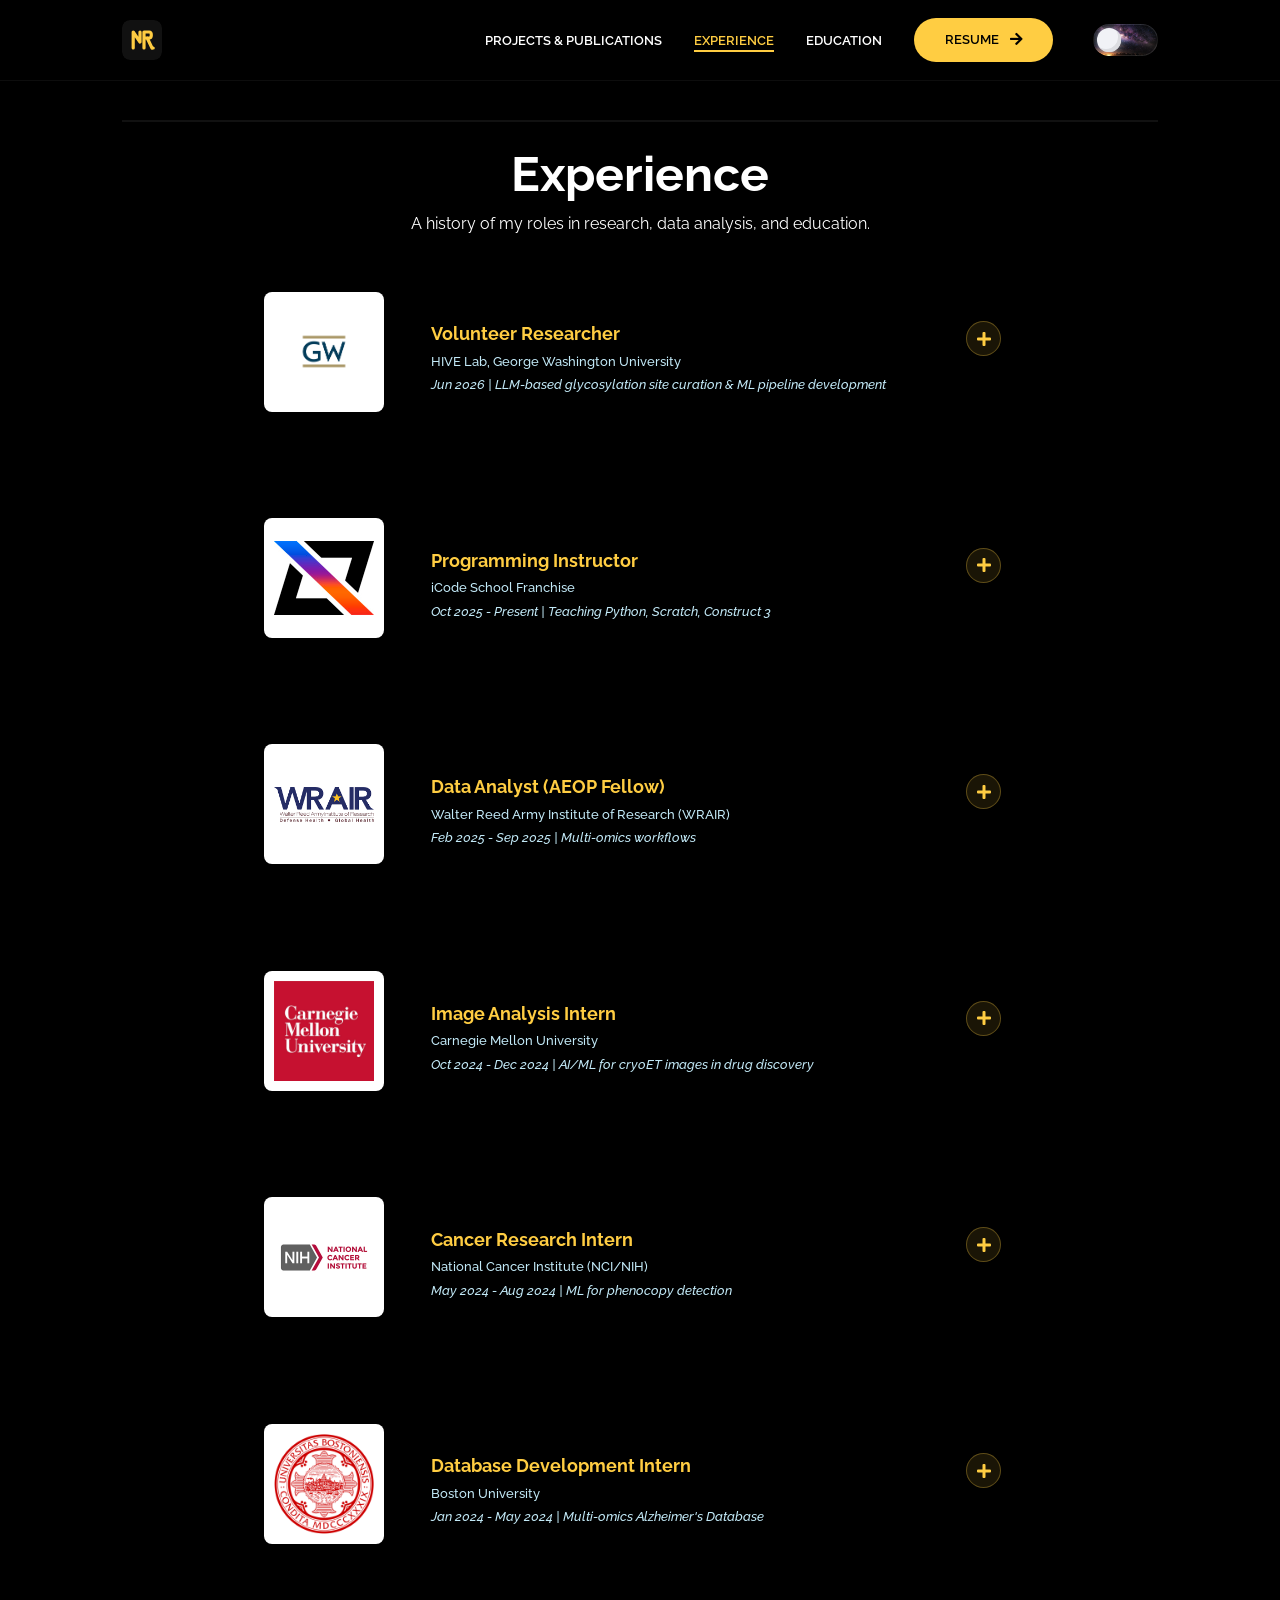
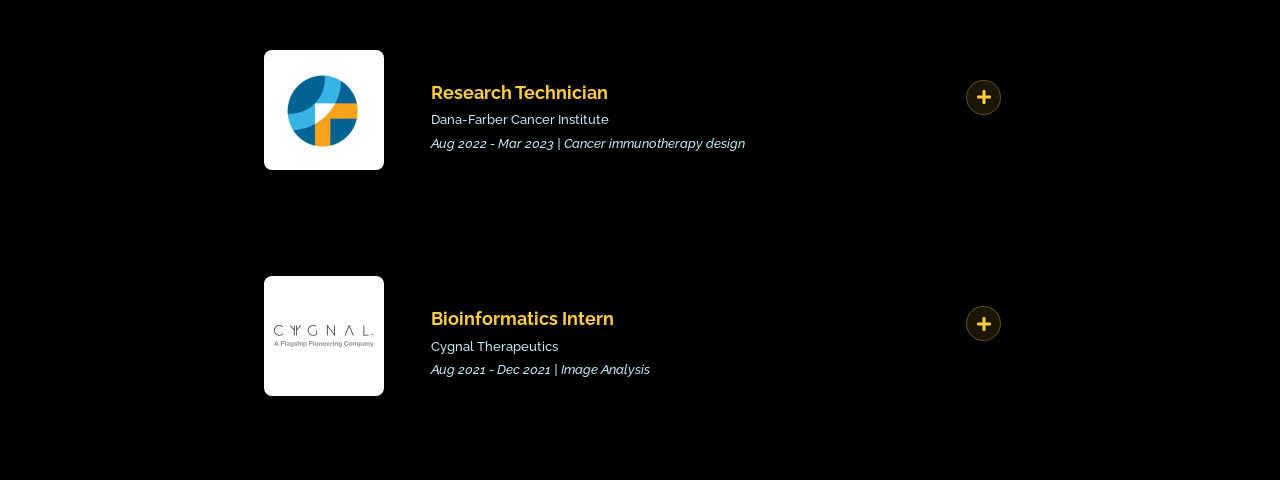
==== commit e00ff2b4: "Update volunteer experience date to June 2026" ====
--- a/experience.html
+++ b/experience.html
@@ -73,7 +73,7 @@
               <div>
                 <h3>Volunteer Researcher</h3>
                 <p>HIVE Lab, George Washington University</p>
-                <p>Jun 2026 - Present | LLM-based glycosylation site curation &amp; ML pipeline development</p>
+                <p>Jun 2026 | LLM-based glycosylation site curation &amp; ML pipeline development</p>
               </div>
               <button class="expand-btn" onclick="toggleDetails(this)" aria-label="Expand details">
                 <i class="fas fa-plus"></i>
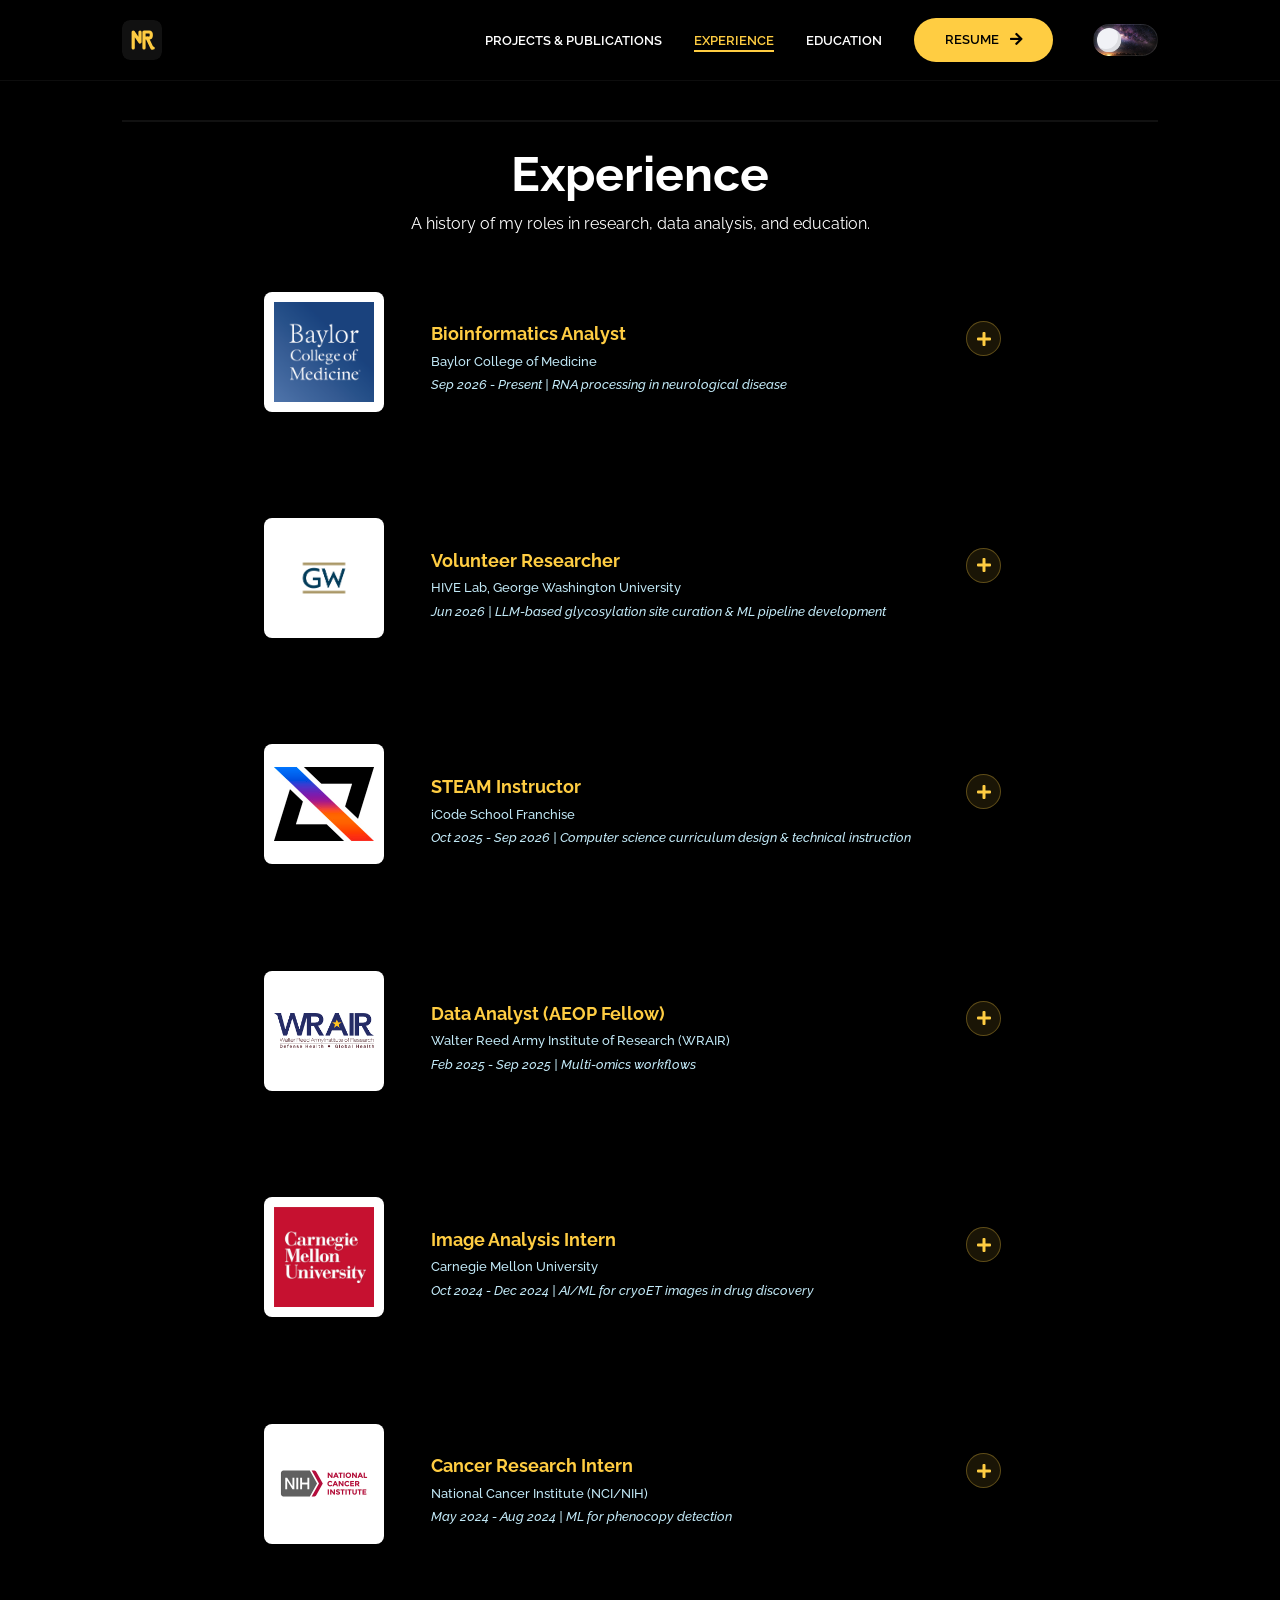
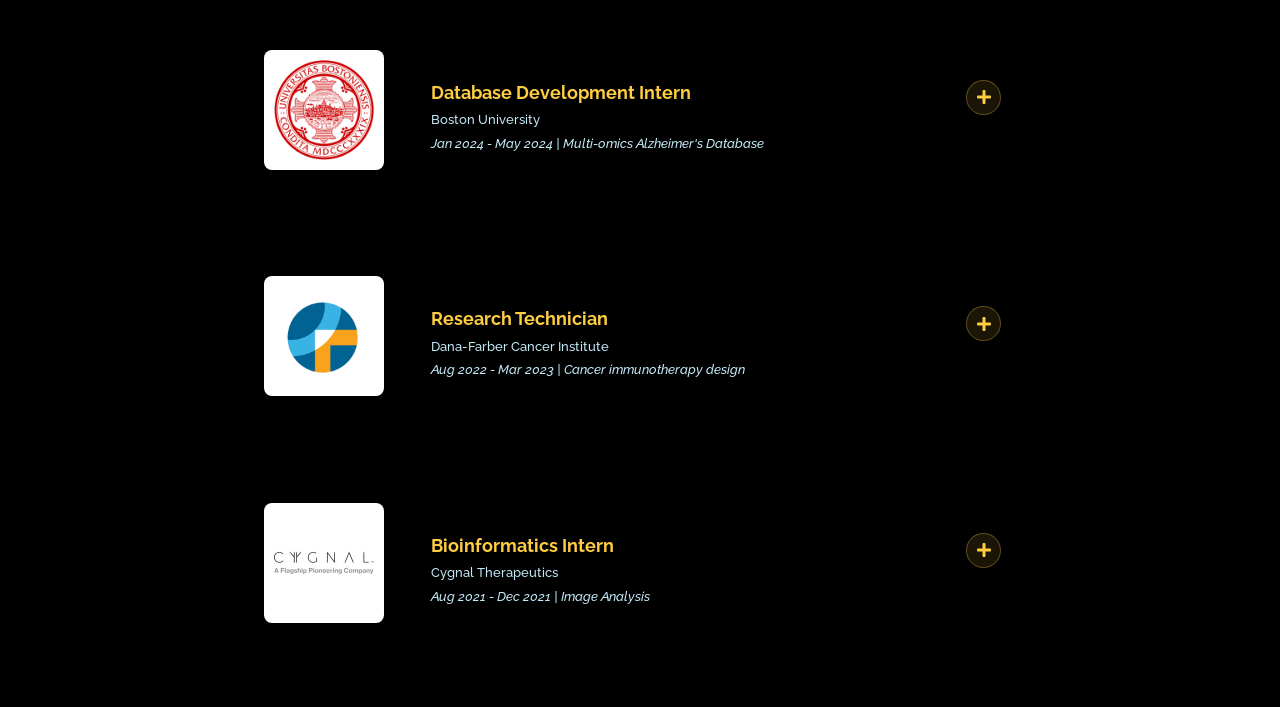
==== commit abea7659: "Revise experience section with new roles and details" ====
--- a/experience.html
+++ b/experience.html
@@ -64,7 +64,38 @@
 
     <article class="project">
 
-      <!-- Experience 0 -->
+            <!-- Experience: BCM -->
+      <div class="card exp-card">
+        <div class="project-info">
+          <img class="exp-logo" src="assets/experience/BCM_logo.png" alt="Baylor College of Medicine logo" />
+          <div class="project-bio">
+            <div style="display: flex; justify-content: space-between; align-items: flex-start; width: 100%;">
+              <div>
+                <h3>Bioinformatics Analyst</h3>
+                <p>Baylor College of Medicine</p>
+                <p>Sep 2026 - Present | RNA processing in neurological disease</p>
+              </div>
+              <button class="expand-btn" onclick="toggleDetails(this)" aria-label="Expand details">
+                <i class="fas fa-plus"></i>
+              </button>
+            </div>
+            <div class="experience-details">
+              <p style="margin-top: 1rem;">Bioinformatics Analyst in a lab that studies RNA processing and regulation in
+                neurological disease.</p>
+              <h4 style="margin-top: 1rem;">Key Contributions:</h4>
+              <ul>
+                <li>Analyze single-cell, spatial, and multi-omics data for the lab's own research and for collaborators
+                  across BCM.</li>
+                <li>Contribute to grant development through literature review and help shaping research aims.</li>
+                <li>Build computational and AI-driven tools that make data analysis accessible to researchers without a
+                  coding background.</li>
+              </ul>
+            </div>
+          </div>
+        </div>
+      </div>
+
+      <!-- Experience: GWU -->
       <div class="card exp-card">
         <div class="project-info">
           <img class="exp-logo" src="assets/experience/GW.png" alt="GWU HIVE Lab logo" />
@@ -82,48 +113,74 @@
             <div class="experience-details">
               <h4 style="margin-top: 1rem;">Key Contributions:</h4>
               <ul>
-                <li>Curate and validate LLM-extracted protein glycosylation site candidates from PubMed literature for the GlycoSiteMiner project, confirming each against published experimental evidence and entering verified records through GlyTableMaker.</li>
-                <li>Apply glycobiology domain knowledge to distinguish true glycosylation events from decoys such as phosphorylation, glycation, and unoccupied N-glycan sequons, classifying findings by evidence type (direct vs. indirect) and origin (current vs. prior study).</li>
-                <li>Identified and escalated systematic data-integrity issues in the seven-stage extraction pipeline, including incorrect UniProtKB accession mapping, carbon-position residue notation errors, and PTM-specificity gaps, with reproducible PMID-level examples documented for the engineering team.</li>
-                <li>Authored a structured feedback report on the curation web interface covering accession validation, flagging mechanisms, conditional dropdown logic, and UX improvements.</li>
-                <li>Contributing to ML pipeline v2.0 development: human-curated negative labeling, gold-standard evaluation set construction, active learning, and richer feature engineering, with a roadmap toward extending coverage beyond glycosylation to other post-translational modifications.</li>
+                <li>Curated and validated LLM-extracted protein glycosylation site candidates from PubMed literature for
+                  the GlycoSiteMiner project, confirming each against published experimental evidence and entering
+                  verified records through GlyTableMaker.</li>
+                <li>Applied glycobiology domain knowledge to distinguish true glycosylation events from decoys such as
+                  phosphorylation, glycation, and unoccupied N-glycan sequons, classifying findings by evidence type
+                  (direct vs. indirect) and origin (current vs. prior study).</li>
+                <li>Identified and escalated systematic data-integrity issues in the seven-stage extraction pipeline,
+                  including incorrect UniProtKB accession mapping, carbon-position residue notation errors, and
+                  PTM-specificity gaps, with reproducible PMID-level examples documented for the engineering team.</li>
+                <li>Authored a structured feedback report on the curation web interface covering accession validation,
+                  flagging mechanisms, conditional dropdown logic, and UX improvements.</li>
+                <li>Contributed to ML pipeline v2.0 development: human-curated negative labeling, gold-standard
+                  evaluation set construction, active learning, and richer feature engineering, with a roadmap toward
+                  extending coverage beyond glycosylation to other post-translational modifications.</li>
               </ul>
             </div>
           </div>
         </div>
       </div>
       
-      <!-- Experience 1 -->
+            <!-- Experience: iCode -->
       <div class="card exp-card">
         <div class="project-info">
           <img class="exp-logo" src="assets/experience/iCode-logo.jpg" alt="iCode School logo" />
           <div class="project-bio">
             <div style="display: flex; justify-content: space-between; align-items: flex-start; width: 100%;">
               <div>
-                <h3>Programming Instructor</h3>
+                <h3>STEAM Instructor</h3>
                 <p>iCode School Franchise</p>
-                <p>Oct 2025 - Present | Teaching Python, Scratch, Construct 3</p>
-              </div>
-              <button class="expand-btn" onclick="toggleDetails(this)" aria-label="Expand details">
-                <i class="fas fa-plus"></i>
-              </button>
-            </div>
-
-            <div class="experience-details">
-
+                <p>Oct 2025 - Sep 2026 | Computer science curriculum design &amp; technical instruction</p>
+              </div>
+              <button class="expand-btn" onclick="toggleDetails(this)" aria-label="Expand details">
+                <i class="fas fa-plus"></i>
+              </button>
+            </div>
+ 
+            <div class="experience-details">
+              <p style="margin-top: 1rem;">Designed and delivered project-based computer science instruction for
+                K&ndash;12 learners, spanning full-stack web development, relational databases, and game programming.
+              </p>
+ 
+              <h4 style="margin-top: 1rem;">Technical Scope:</h4>
+              <ul>
+                <li><strong>Full-Stack Web Development:</strong> HTML, CSS, JavaScript, PHP, MySQL</li>
+                <li><strong>Databases &amp; Backend:</strong> SQL, relational schema design, server-side form handling
+                </li>
+                <li><strong>Programming &amp; Game Development:</strong> Python (Minecraft Education), Lua (Roblox
+                  Studio), Construct 3, Scratch</li>
+                <li><strong>Computational Thinking &amp; Digital Safety</strong></li>
+              </ul>
+ 
               <h4 style="margin-top: 1rem;">Key Contributions:</h4>
               <ul>
-                <li>Design engaging lesson plans, coding challenges, and project-based assessments</li>
-                <li>Mentor students in building interactive web apps and games (HTML/CSS/JS, PHP/MySQL, Roblox Lua,
-                  Scratch)</li>
-                <li>Teach debugging, logical thinking, and structured problem-solving</li>
-                <li>Lead capstone-style builds and seasonal STEAM camps</li>
-                <li>Translate complex technical concepts into age-appropriate, hands-on learning experiences</li>
-                <li>Guide students from block-based programming to text-based coding, building confidence, creativity,
-                  and computational literacy.</li>
-
-              </ul>
-
+                <li>Developed curriculum, coding challenges, and project-based assessments that scaffold learners from
+                  core programming concepts to complete, working applications.</li>
+                <li>Mentored students through the full development cycle of web apps and games: scoping, design,
+                  implementation, testing, and iteration.</li>
+                <li>Taught systematic debugging and algorithmic problem-solving, emphasizing how to isolate, test, and
+                  resolve errors methodically.</li>
+                <li>Led capstone-style builds and seasonal STEAM camps, managing multiple concurrent student projects.
+                </li>
+                <li>Guided the transition from block-based to text-based programming, translating abstract concepts
+                  into concrete, hands-on exercises tailored to each learner's level.</li>
+              </ul>
+ 
+              <p style="margin-top: 1rem;">This role strengthened skills central to computational biology: breaking
+                complex technical problems into clear steps, writing well-documented and reproducible code, and
+                designing tools for users without a programming background.</p>
             </div>
           </div>
         </div>
